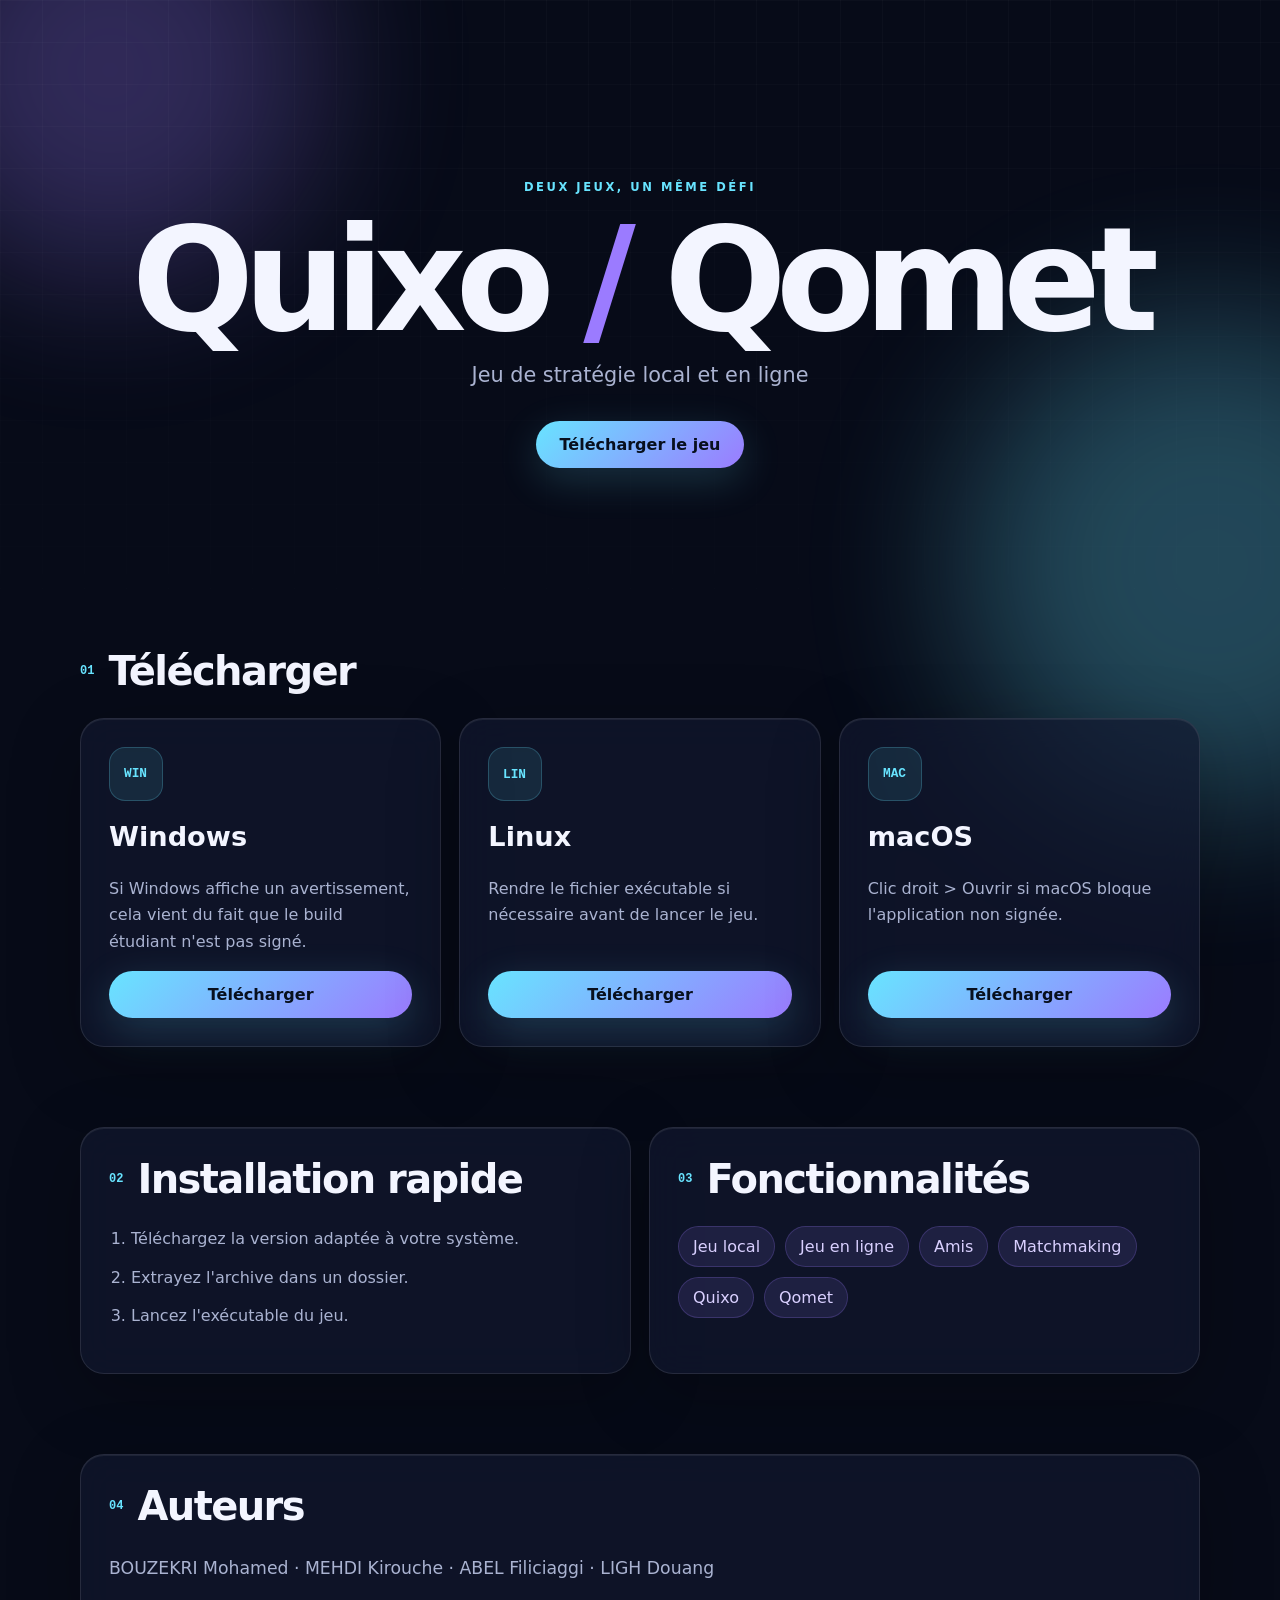
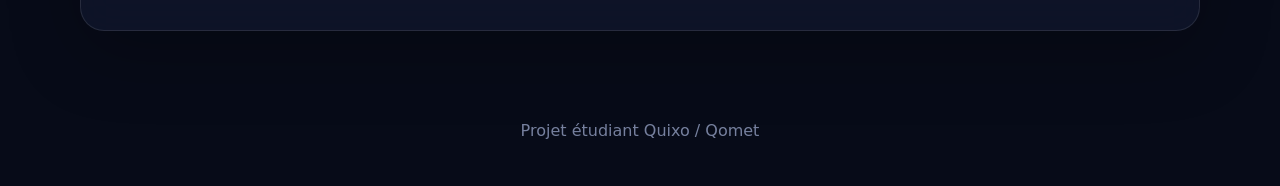
==== docs/download/index.html @ 15c50c30 "finalize email confirmation download page and menu flow" ====
<!doctype html>
<html lang="fr">
<head>
  <meta charset="utf-8">
  <meta name="viewport" content="width=device-width, initial-scale=1">
  <meta name="description" content="Télécharger Quixo / Qomet pour Windows, Linux et macOS.">
  <title>Quixo / Qomet - Télécharger</title>
  <link rel="stylesheet" href="style.css">
</head>
<body>
  <div class="orb orb-a"></div><div class="orb orb-b"></div><div class="grid"></div>
  <header class="hero">
    <span class="eyebrow">Deux jeux, un même défi</span>
    <h1>Quixo <i>/</i> Qomet</h1>
    <p>Jeu de stratégie local et en ligne</p>
    <a class="primary" href="#download">Télécharger le jeu</a>
  </header>

  <main>
    <section id="download">
      <div class="section-title"><span>01</span><h2>Télécharger</h2></div>
      <div class="cards">
        <article class="card"><div class="os">WIN</div><h3>Windows</h3><p>Si Windows affiche un avertissement, cela vient du fait que le build étudiant n'est pas signé.</p><a data-download="windows">Télécharger</a></article>
        <article class="card"><div class="os">LIN</div><h3>Linux</h3><p>Rendre le fichier exécutable si nécessaire avant de lancer le jeu.</p><a data-download="linux">Télécharger</a></article>
        <article class="card"><div class="os">MAC</div><h3>macOS</h3><p>Clic droit &gt; Ouvrir si macOS bloque l'application non signée.</p><a data-download="macos">Télécharger</a></article>
      </div>
    </section>

    <section class="split">
      <article class="glass"><div class="section-title"><span>02</span><h2>Installation rapide</h2></div><ol><li>Téléchargez la version adaptée à votre système.</li><li>Extrayez l'archive dans un dossier.</li><li>Lancez l'exécutable du jeu.</li></ol></article>
      <article class="glass"><div class="section-title"><span>03</span><h2>Fonctionnalités</h2></div><div class="tags"><span>Jeu local</span><span>Jeu en ligne</span><span>Amis</span><span>Matchmaking</span><span>Quixo</span><span>Qomet</span></div></article>
    </section>

    <section class="authors"><div class="section-title"><span>04</span><h2>Auteurs</h2></div><p>BOUZEKRI Mohamed · MEHDI Kirouche · ABEL Filiciaggi · LIGH Douang</p></section>
  </main>
  <footer>Projet étudiant Quixo / Qomet</footer>
  <script src="app.js"></script>
</body>
</html>
---- docs/download/style.css ----
:root{--bg:#070b18;--panel:rgba(18,25,48,.68);--text:#f3f5ff;--muted:#aab3d1;--cyan:#68e4ff;--violet:#9b7bff}
*{box-sizing:border-box}html{scroll-behavior:smooth}body{margin:0;background:var(--bg);color:var(--text);font-family:Inter,ui-sans-serif,system-ui,sans-serif;overflow-x:hidden}.grid{position:fixed;inset:0;pointer-events:none;background-image:linear-gradient(rgba(255,255,255,.025) 1px,transparent 1px),linear-gradient(90deg,rgba(255,255,255,.025) 1px,transparent 1px);background-size:42px 42px;mask-image:linear-gradient(to bottom,#000,transparent 85%)}.orb{position:fixed;border-radius:50%;filter:blur(80px);opacity:.28;animation:float 9s ease-in-out infinite;pointer-events:none}.orb-a{width:420px;height:420px;background:var(--violet);top:-140px;left:-100px}.orb-b{width:500px;height:500px;background:var(--cyan);right:-180px;top:35%;animation-delay:-4s}@keyframes float{50%{transform:translateY(30px) scale(1.08)}}.hero{position:relative;min-height:72vh;display:grid;place-content:center;text-align:center;padding:64px 20px}.eyebrow{color:var(--cyan);text-transform:uppercase;letter-spacing:.22em;font-size:.72rem;font-weight:800}.hero h1{font-size:clamp(4rem,12vw,9rem);line-height:.9;margin:22px 0 18px;letter-spacing:-.075em}.hero h1 i{color:var(--violet);font-style:normal}.hero p{color:var(--muted);font-size:clamp(1rem,2vw,1.3rem);margin:0 0 34px}.primary,.card a{display:inline-flex;justify-content:center;align-items:center;border-radius:999px;background:linear-gradient(135deg,var(--cyan),var(--violet));color:#08101e;text-decoration:none;font-weight:850;padding:14px 24px;box-shadow:0 12px 40px rgba(104,228,255,.18);transition:.25s}.primary{justify-self:center}.primary:hover,.card a:hover{transform:translateY(-3px);filter:brightness(1.1)}main{position:relative;width:min(1120px,calc(100% - 36px));margin:auto}.section-title{display:flex;align-items:center;gap:14px;margin-bottom:24px}.section-title span{color:var(--cyan);font:800 .75rem ui-monospace,monospace}.section-title h2{margin:0;font-size:clamp(1.7rem,4vw,2.5rem);letter-spacing:-.04em}.cards{display:grid;grid-template-columns:repeat(3,1fr);gap:18px}.card,.glass,.authors{border:1px solid rgba(255,255,255,.1);background:var(--panel);backdrop-filter:blur(18px);border-radius:24px;padding:28px;box-shadow:inset 0 1px rgba(255,255,255,.07),0 20px 70px rgba(0,0,0,.25)}.card{display:flex;flex-direction:column;min-height:310px;transition:.25s}.card:hover{transform:translateY(-6px);border-color:rgba(104,228,255,.4)}.card h3{font-size:1.7rem;margin:20px 0 8px}.card p,.glass li{color:var(--muted);line-height:1.65}.card a{margin-top:auto}.os{display:grid;place-items:center;width:54px;height:54px;border-radius:16px;background:rgba(104,228,255,.1);color:var(--cyan);font:800 .8rem ui-monospace,monospace;border:1px solid rgba(104,228,255,.22)}.split{display:grid;grid-template-columns:1fr 1fr;gap:18px;margin:80px 0}.glass ol{padding-left:22px}.glass li+li{margin-top:12px}.tags{display:flex;flex-wrap:wrap;gap:10px}.tags span{padding:10px 14px;border-radius:999px;background:rgba(155,123,255,.12);border:1px solid rgba(155,123,255,.22);color:#d9d0ff}.authors{margin-bottom:70px}.authors p{color:var(--muted);font-size:1.08rem;line-height:1.8}footer{text-align:center;color:#76809e;padding:20px 20px 46px}@media(max-width:800px){.hero{min-height:62vh}.cards,.split{grid-template-columns:1fr}.split{margin:50px 0}.card{min-height:270px}}
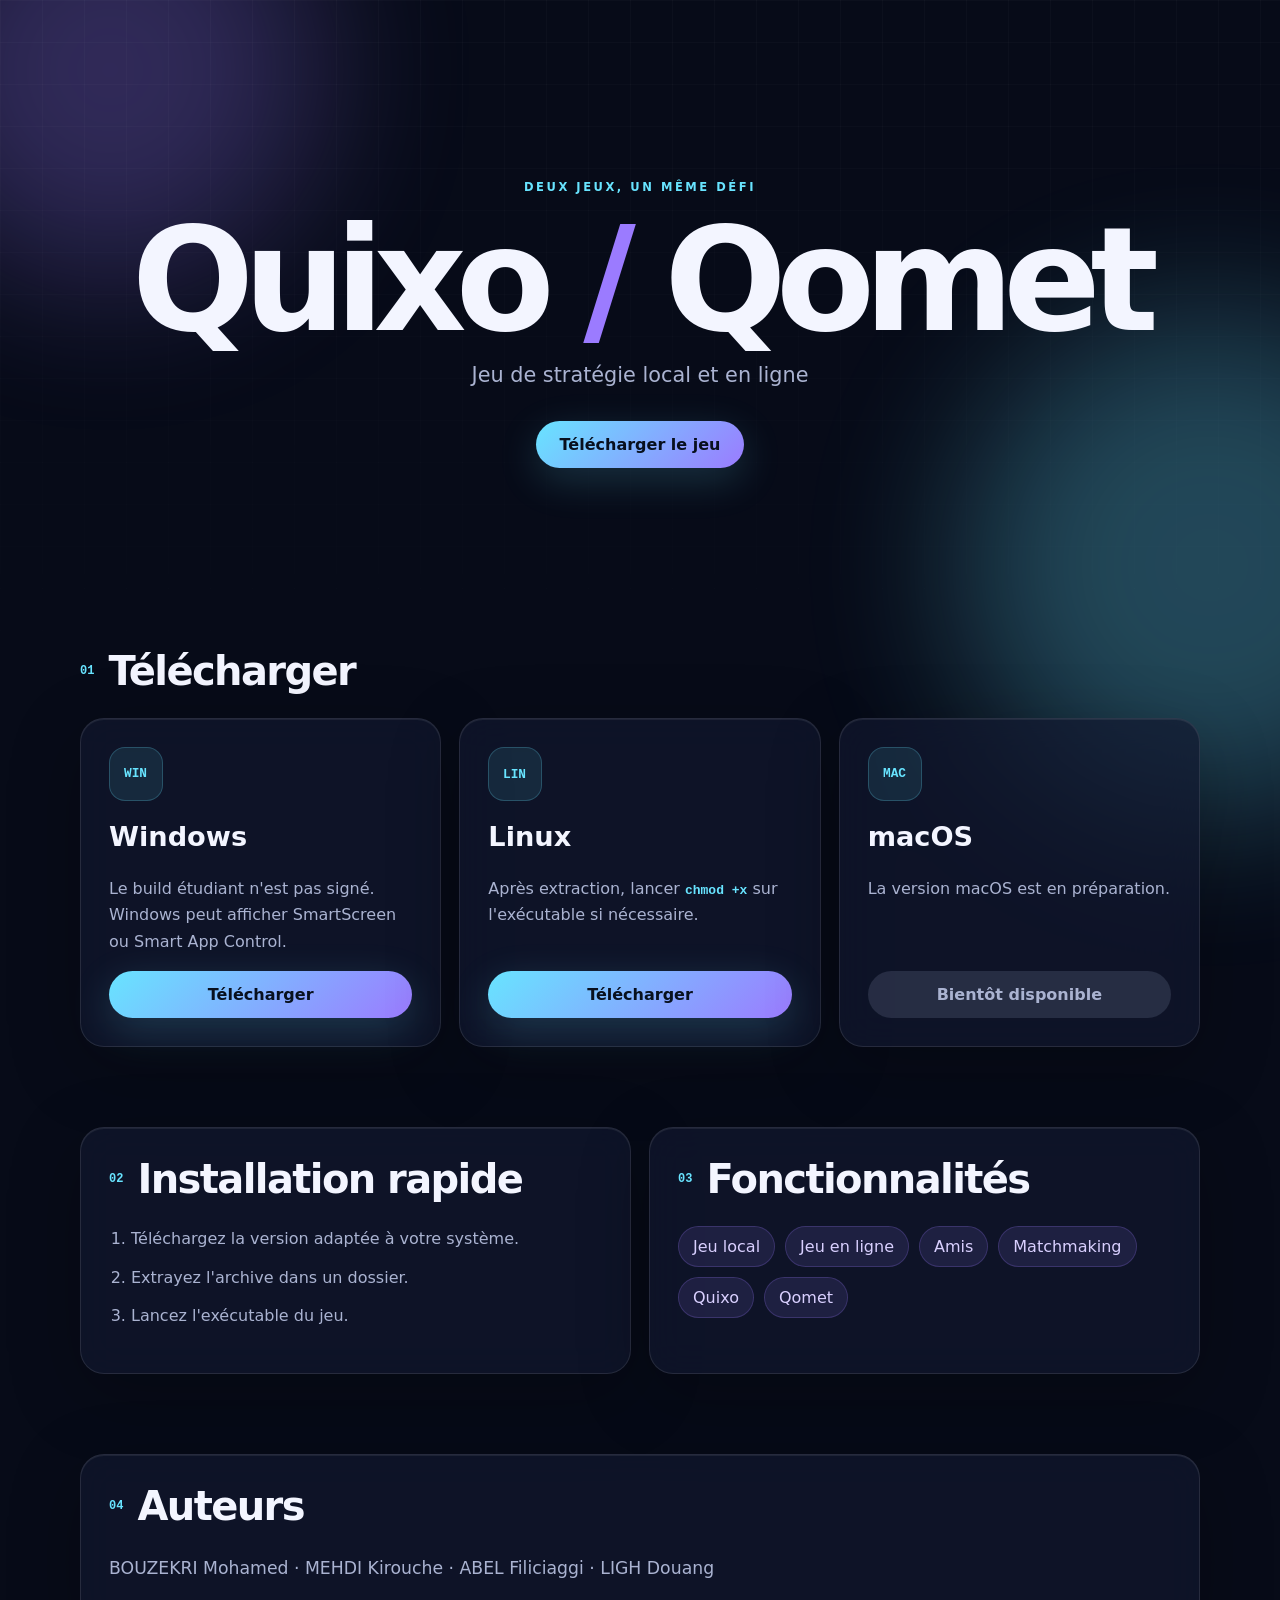
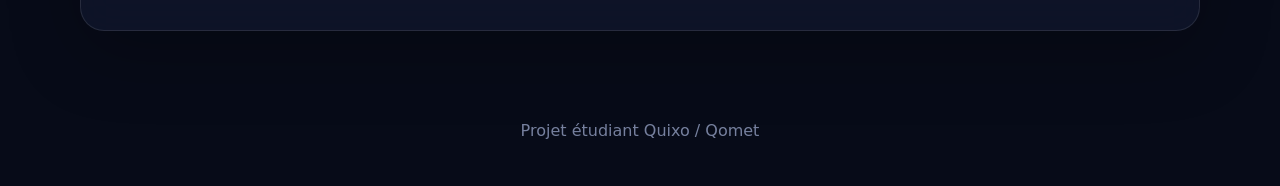
==== commit 35d7a403: "update download links and prevent auto resume" ====
--- a/docs/download/index.html
+++ b/docs/download/index.html
@@ -20,9 +20,9 @@
     <section id="download">
       <div class="section-title"><span>01</span><h2>Télécharger</h2></div>
       <div class="cards">
-        <article class="card"><div class="os">WIN</div><h3>Windows</h3><p>Si Windows affiche un avertissement, cela vient du fait que le build étudiant n'est pas signé.</p><a data-download="windows">Télécharger</a></article>
-        <article class="card"><div class="os">LIN</div><h3>Linux</h3><p>Rendre le fichier exécutable si nécessaire avant de lancer le jeu.</p><a data-download="linux">Télécharger</a></article>
-        <article class="card"><div class="os">MAC</div><h3>macOS</h3><p>Clic droit &gt; Ouvrir si macOS bloque l'application non signée.</p><a data-download="macos">Télécharger</a></article>
+        <article class="card"><div class="os">WIN</div><h3>Windows</h3><p>Le build étudiant n'est pas signé. Windows peut afficher SmartScreen ou Smart App Control.</p><a data-download="windows">Télécharger</a></article>
+        <article class="card"><div class="os">LIN</div><h3>Linux</h3><p>Après extraction, lancer <code>chmod +x</code> sur l'exécutable si nécessaire.</p><a data-download="linux">Télécharger</a></article>
+        <article class="card"><div class="os">MAC</div><h3>macOS</h3><p>La version macOS est en préparation.</p><a data-download="macos">Bientôt disponible</a></article>
       </div>
     </section>
 
--- a/docs/download/style.css
+++ b/docs/download/style.css
@@ -1,2 +1,3 @@
 :root{--bg:#070b18;--panel:rgba(18,25,48,.68);--text:#f3f5ff;--muted:#aab3d1;--cyan:#68e4ff;--violet:#9b7bff}
 *{box-sizing:border-box}html{scroll-behavior:smooth}body{margin:0;background:var(--bg);color:var(--text);font-family:Inter,ui-sans-serif,system-ui,sans-serif;overflow-x:hidden}.grid{position:fixed;inset:0;pointer-events:none;background-image:linear-gradient(rgba(255,255,255,.025) 1px,transparent 1px),linear-gradient(90deg,rgba(255,255,255,.025) 1px,transparent 1px);background-size:42px 42px;mask-image:linear-gradient(to bottom,#000,transparent 85%)}.orb{position:fixed;border-radius:50%;filter:blur(80px);opacity:.28;animation:float 9s ease-in-out infinite;pointer-events:none}.orb-a{width:420px;height:420px;background:var(--violet);top:-140px;left:-100px}.orb-b{width:500px;height:500px;background:var(--cyan);right:-180px;top:35%;animation-delay:-4s}@keyframes float{50%{transform:translateY(30px) scale(1.08)}}.hero{position:relative;min-height:72vh;display:grid;place-content:center;text-align:center;padding:64px 20px}.eyebrow{color:var(--cyan);text-transform:uppercase;letter-spacing:.22em;font-size:.72rem;font-weight:800}.hero h1{font-size:clamp(4rem,12vw,9rem);line-height:.9;margin:22px 0 18px;letter-spacing:-.075em}.hero h1 i{color:var(--violet);font-style:normal}.hero p{color:var(--muted);font-size:clamp(1rem,2vw,1.3rem);margin:0 0 34px}.primary,.card a{display:inline-flex;justify-content:center;align-items:center;border-radius:999px;background:linear-gradient(135deg,var(--cyan),var(--violet));color:#08101e;text-decoration:none;font-weight:850;padding:14px 24px;box-shadow:0 12px 40px rgba(104,228,255,.18);transition:.25s}.primary{justify-self:center}.primary:hover,.card a:hover{transform:translateY(-3px);filter:brightness(1.1)}main{position:relative;width:min(1120px,calc(100% - 36px));margin:auto}.section-title{display:flex;align-items:center;gap:14px;margin-bottom:24px}.section-title span{color:var(--cyan);font:800 .75rem ui-monospace,monospace}.section-title h2{margin:0;font-size:clamp(1.7rem,4vw,2.5rem);letter-spacing:-.04em}.cards{display:grid;grid-template-columns:repeat(3,1fr);gap:18px}.card,.glass,.authors{border:1px solid rgba(255,255,255,.1);background:var(--panel);backdrop-filter:blur(18px);border-radius:24px;padding:28px;box-shadow:inset 0 1px rgba(255,255,255,.07),0 20px 70px rgba(0,0,0,.25)}.card{display:flex;flex-direction:column;min-height:310px;transition:.25s}.card:hover{transform:translateY(-6px);border-color:rgba(104,228,255,.4)}.card h3{font-size:1.7rem;margin:20px 0 8px}.card p,.glass li{color:var(--muted);line-height:1.65}.card a{margin-top:auto}.os{display:grid;place-items:center;width:54px;height:54px;border-radius:16px;background:rgba(104,228,255,.1);color:var(--cyan);font:800 .8rem ui-monospace,monospace;border:1px solid rgba(104,228,255,.22)}.split{display:grid;grid-template-columns:1fr 1fr;gap:18px;margin:80px 0}.glass ol{padding-left:22px}.glass li+li{margin-top:12px}.tags{display:flex;flex-wrap:wrap;gap:10px}.tags span{padding:10px 14px;border-radius:999px;background:rgba(155,123,255,.12);border:1px solid rgba(155,123,255,.22);color:#d9d0ff}.authors{margin-bottom:70px}.authors p{color:var(--muted);font-size:1.08rem;line-height:1.8}footer{text-align:center;color:#76809e;padding:20px 20px 46px}@media(max-width:800px){.hero{min-height:62vh}.cards,.split{grid-template-columns:1fr}.split{margin:50px 0}.card{min-height:270px}}
+.card a.disabled{cursor:not-allowed;background:rgba(170,179,209,.16);color:var(--muted);box-shadow:none;pointer-events:none}.card a.disabled:hover{transform:none;filter:none}.card code{color:var(--cyan);font-weight:700}
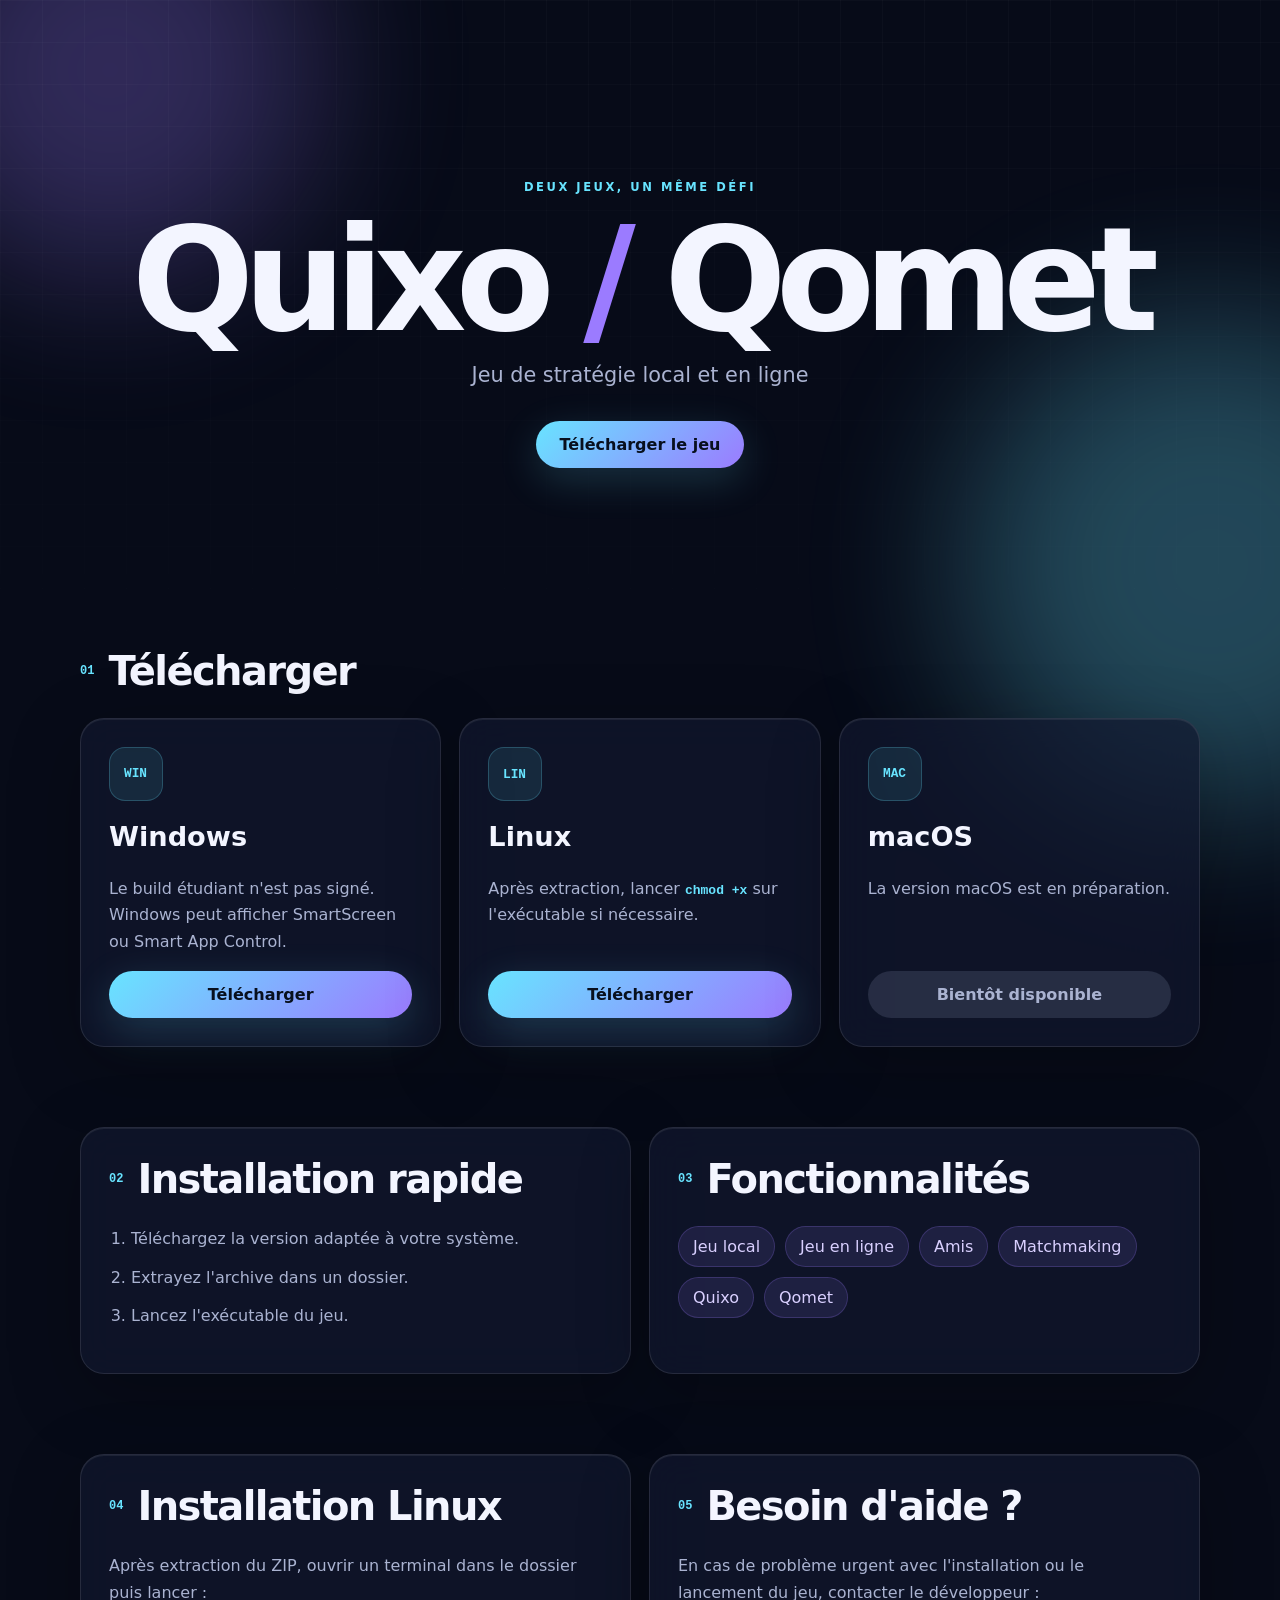
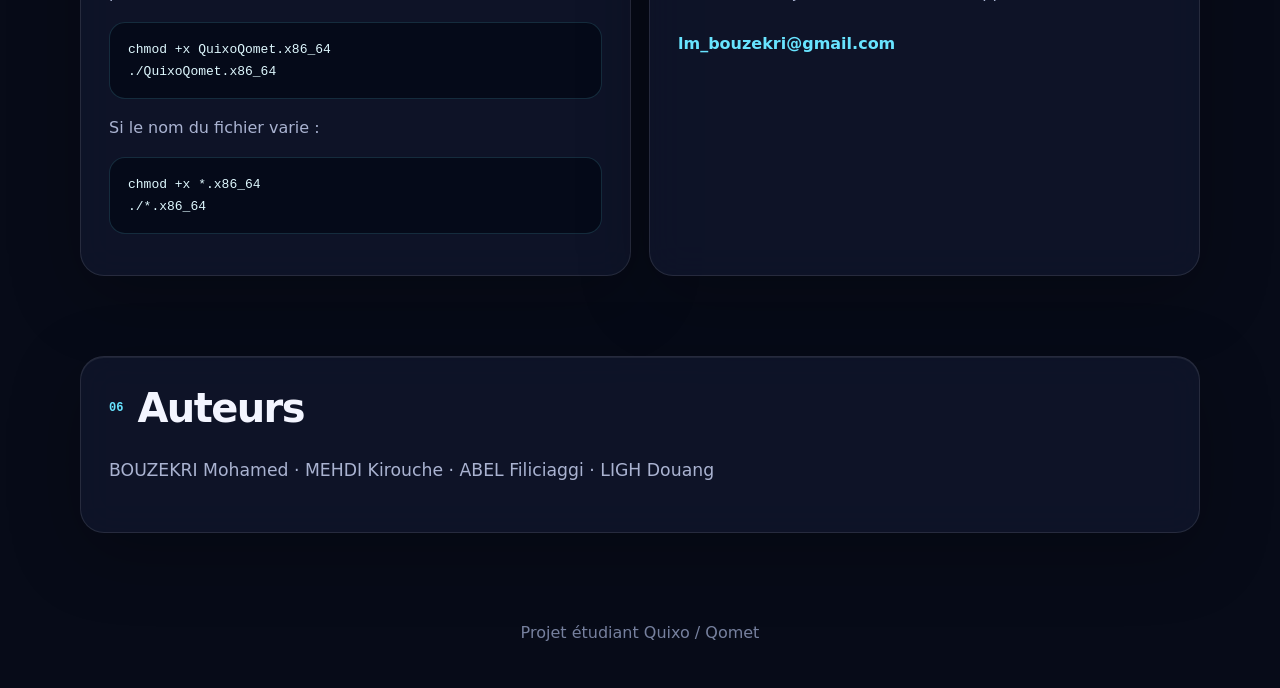
==== commit 3f65f1f6: "finalize dark theme email confirmation and end game popup" ====
--- a/docs/download/index.html
+++ b/docs/download/index.html
@@ -31,7 +31,14 @@
       <article class="glass"><div class="section-title"><span>03</span><h2>Fonctionnalités</h2></div><div class="tags"><span>Jeu local</span><span>Jeu en ligne</span><span>Amis</span><span>Matchmaking</span><span>Quixo</span><span>Qomet</span></div></article>
     </section>
 
-    <section class="authors"><div class="section-title"><span>04</span><h2>Auteurs</h2></div><p>BOUZEKRI Mohamed · MEHDI Kirouche · ABEL Filiciaggi · LIGH Douang</p></section>
+    <section class="split practical">
+      <article class="glass"><div class="section-title"><span>04</span><h2>Installation Linux</h2></div><p>Après extraction du ZIP, ouvrir un terminal dans le dossier puis lancer :</p><pre><code>chmod +x QuixoQomet.x86_64
+./QuixoQomet.x86_64</code></pre><p>Si le nom du fichier varie :</p><pre><code>chmod +x *.x86_64
+./*.x86_64</code></pre></article>
+      <article class="glass help"><div class="section-title"><span>05</span><h2>Besoin d'aide ?</h2></div><p>En cas de problème urgent avec l'installation ou le lancement du jeu, contacter le développeur :</p><a href="mailto:lm_bouzekri@gmail.com">lm_bouzekri@gmail.com</a></article>
+    </section>
+
+    <section class="authors"><div class="section-title"><span>06</span><h2>Auteurs</h2></div><p>BOUZEKRI Mohamed · MEHDI Kirouche · ABEL Filiciaggi · LIGH Douang</p></section>
   </main>
   <footer>Projet étudiant Quixo / Qomet</footer>
   <script src="app.js"></script>
--- a/docs/download/style.css
+++ b/docs/download/style.css
@@ -1,3 +1,4 @@
 :root{--bg:#070b18;--panel:rgba(18,25,48,.68);--text:#f3f5ff;--muted:#aab3d1;--cyan:#68e4ff;--violet:#9b7bff}
 *{box-sizing:border-box}html{scroll-behavior:smooth}body{margin:0;background:var(--bg);color:var(--text);font-family:Inter,ui-sans-serif,system-ui,sans-serif;overflow-x:hidden}.grid{position:fixed;inset:0;pointer-events:none;background-image:linear-gradient(rgba(255,255,255,.025) 1px,transparent 1px),linear-gradient(90deg,rgba(255,255,255,.025) 1px,transparent 1px);background-size:42px 42px;mask-image:linear-gradient(to bottom,#000,transparent 85%)}.orb{position:fixed;border-radius:50%;filter:blur(80px);opacity:.28;animation:float 9s ease-in-out infinite;pointer-events:none}.orb-a{width:420px;height:420px;background:var(--violet);top:-140px;left:-100px}.orb-b{width:500px;height:500px;background:var(--cyan);right:-180px;top:35%;animation-delay:-4s}@keyframes float{50%{transform:translateY(30px) scale(1.08)}}.hero{position:relative;min-height:72vh;display:grid;place-content:center;text-align:center;padding:64px 20px}.eyebrow{color:var(--cyan);text-transform:uppercase;letter-spacing:.22em;font-size:.72rem;font-weight:800}.hero h1{font-size:clamp(4rem,12vw,9rem);line-height:.9;margin:22px 0 18px;letter-spacing:-.075em}.hero h1 i{color:var(--violet);font-style:normal}.hero p{color:var(--muted);font-size:clamp(1rem,2vw,1.3rem);margin:0 0 34px}.primary,.card a{display:inline-flex;justify-content:center;align-items:center;border-radius:999px;background:linear-gradient(135deg,var(--cyan),var(--violet));color:#08101e;text-decoration:none;font-weight:850;padding:14px 24px;box-shadow:0 12px 40px rgba(104,228,255,.18);transition:.25s}.primary{justify-self:center}.primary:hover,.card a:hover{transform:translateY(-3px);filter:brightness(1.1)}main{position:relative;width:min(1120px,calc(100% - 36px));margin:auto}.section-title{display:flex;align-items:center;gap:14px;margin-bottom:24px}.section-title span{color:var(--cyan);font:800 .75rem ui-monospace,monospace}.section-title h2{margin:0;font-size:clamp(1.7rem,4vw,2.5rem);letter-spacing:-.04em}.cards{display:grid;grid-template-columns:repeat(3,1fr);gap:18px}.card,.glass,.authors{border:1px solid rgba(255,255,255,.1);background:var(--panel);backdrop-filter:blur(18px);border-radius:24px;padding:28px;box-shadow:inset 0 1px rgba(255,255,255,.07),0 20px 70px rgba(0,0,0,.25)}.card{display:flex;flex-direction:column;min-height:310px;transition:.25s}.card:hover{transform:translateY(-6px);border-color:rgba(104,228,255,.4)}.card h3{font-size:1.7rem;margin:20px 0 8px}.card p,.glass li{color:var(--muted);line-height:1.65}.card a{margin-top:auto}.os{display:grid;place-items:center;width:54px;height:54px;border-radius:16px;background:rgba(104,228,255,.1);color:var(--cyan);font:800 .8rem ui-monospace,monospace;border:1px solid rgba(104,228,255,.22)}.split{display:grid;grid-template-columns:1fr 1fr;gap:18px;margin:80px 0}.glass ol{padding-left:22px}.glass li+li{margin-top:12px}.tags{display:flex;flex-wrap:wrap;gap:10px}.tags span{padding:10px 14px;border-radius:999px;background:rgba(155,123,255,.12);border:1px solid rgba(155,123,255,.22);color:#d9d0ff}.authors{margin-bottom:70px}.authors p{color:var(--muted);font-size:1.08rem;line-height:1.8}footer{text-align:center;color:#76809e;padding:20px 20px 46px}@media(max-width:800px){.hero{min-height:62vh}.cards,.split{grid-template-columns:1fr}.split{margin:50px 0}.card{min-height:270px}}
 .card a.disabled{cursor:not-allowed;background:rgba(170,179,209,.16);color:var(--muted);box-shadow:none;pointer-events:none}.card a.disabled:hover{transform:none;filter:none}.card code{color:var(--cyan);font-weight:700}
+.practical{margin-top:0}.glass p{color:var(--muted);line-height:1.65}.glass pre{overflow:auto;padding:16px 18px;border:1px solid rgba(104,228,255,.16);border-radius:16px;background:rgba(4,8,20,.72);color:#dff9ff;line-height:1.65}.help a{display:inline-block;margin-top:12px;color:var(--cyan);font-weight:800;text-decoration:none}.help a:hover{text-decoration:underline}
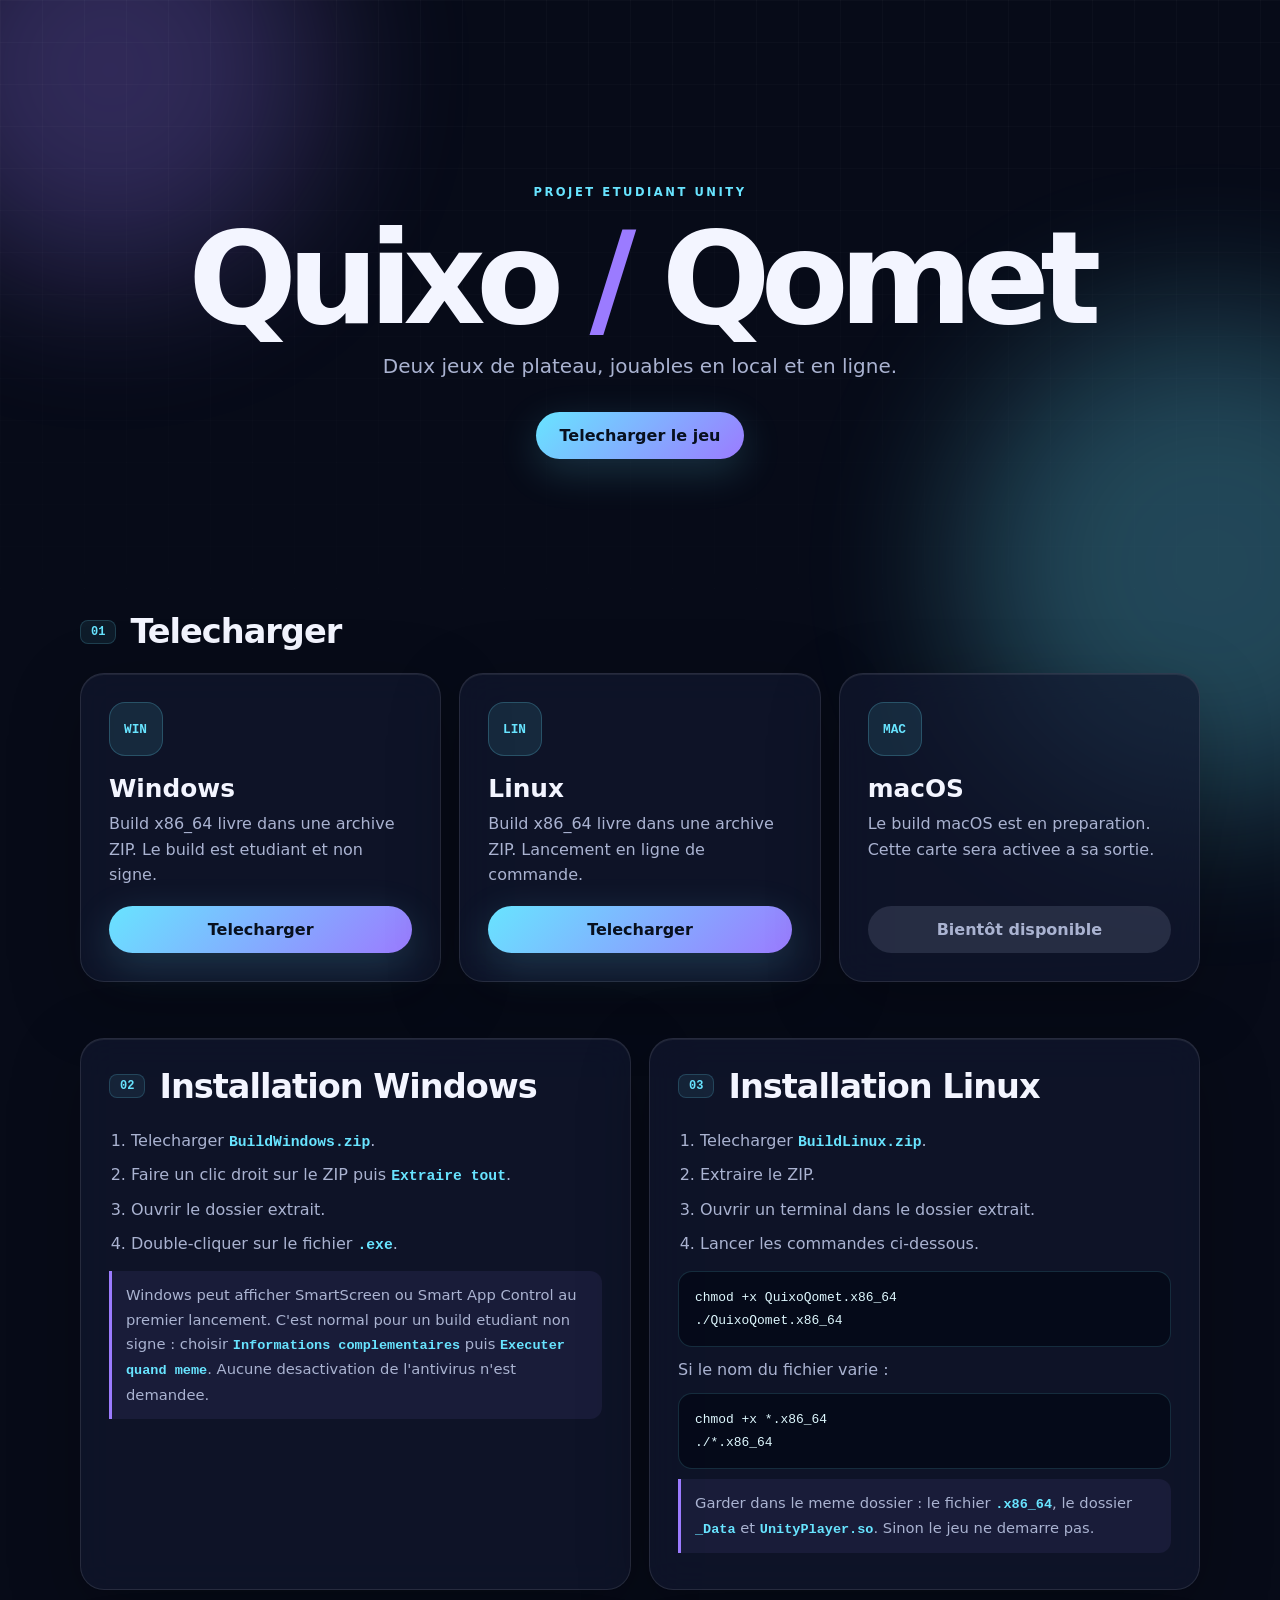
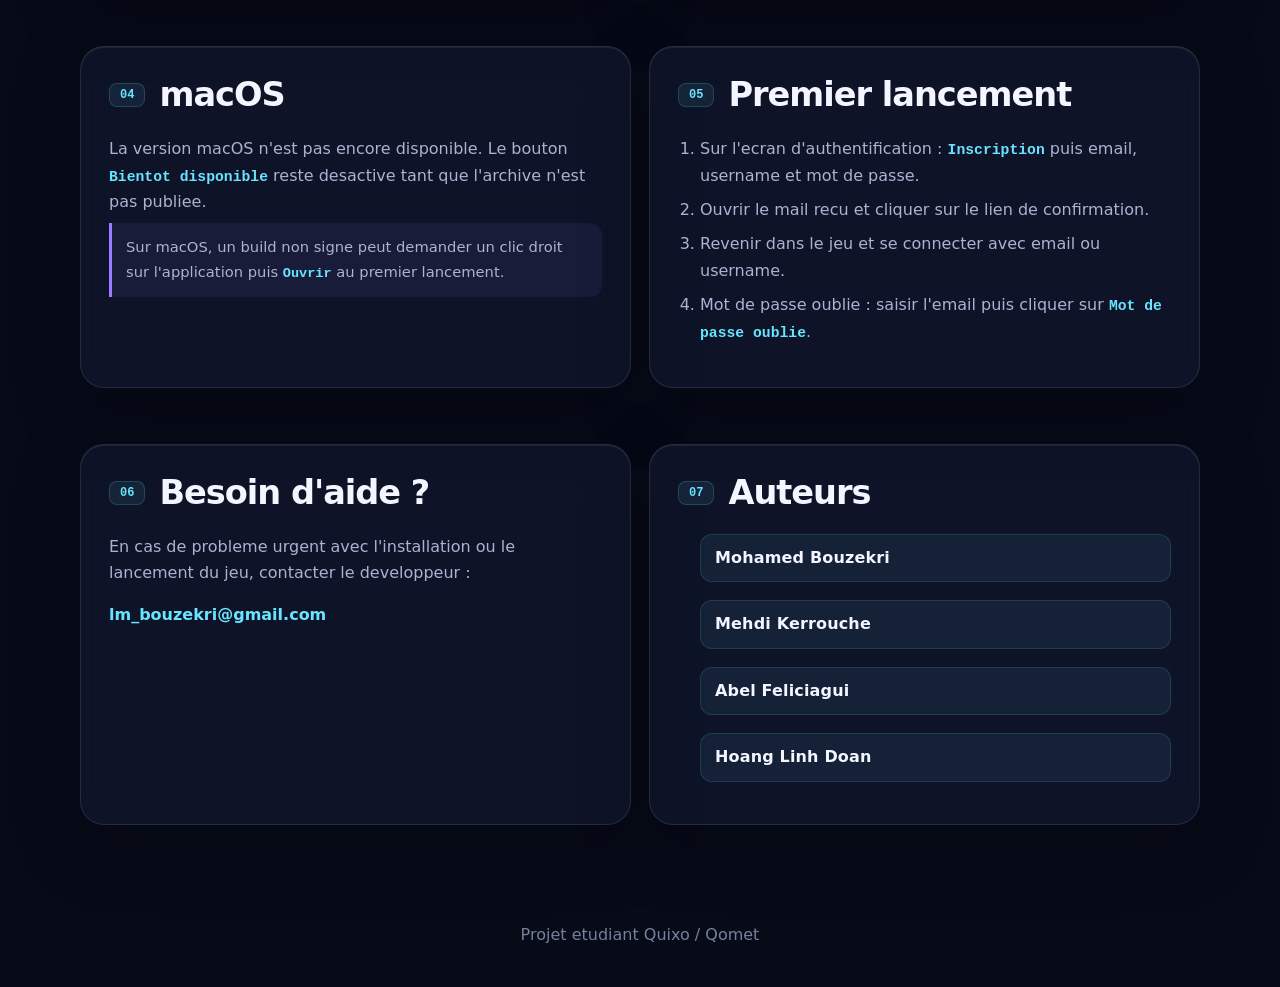
==== commit b3f575f8: "polish documentation and download pages" ====
--- a/docs/download/index.html
+++ b/docs/download/index.html
@@ -3,44 +3,114 @@
 <head>
   <meta charset="utf-8">
   <meta name="viewport" content="width=device-width, initial-scale=1">
-  <meta name="description" content="Télécharger Quixo / Qomet pour Windows, Linux et macOS.">
-  <title>Quixo / Qomet - Télécharger</title>
+  <meta name="description" content="Telecharger Quixo / Qomet pour Windows et Linux. Version macOS bientot disponible.">
+  <title>Quixo / Qomet - Telecharger</title>
   <link rel="stylesheet" href="style.css">
 </head>
 <body>
-  <div class="orb orb-a"></div><div class="orb orb-b"></div><div class="grid"></div>
+  <div class="orb orb-a"></div>
+  <div class="orb orb-b"></div>
+  <div class="grid"></div>
+
   <header class="hero">
-    <span class="eyebrow">Deux jeux, un même défi</span>
+    <span class="eyebrow">Projet etudiant Unity</span>
     <h1>Quixo <i>/</i> Qomet</h1>
-    <p>Jeu de stratégie local et en ligne</p>
-    <a class="primary" href="#download">Télécharger le jeu</a>
+    <p>Deux jeux de plateau, jouables en local et en ligne.</p>
+    <a class="primary" href="#download">Telecharger le jeu</a>
   </header>
 
   <main>
     <section id="download">
-      <div class="section-title"><span>01</span><h2>Télécharger</h2></div>
+      <div class="section-title"><span>01</span><h2>Telecharger</h2></div>
       <div class="cards">
-        <article class="card"><div class="os">WIN</div><h3>Windows</h3><p>Le build étudiant n'est pas signé. Windows peut afficher SmartScreen ou Smart App Control.</p><a data-download="windows">Télécharger</a></article>
-        <article class="card"><div class="os">LIN</div><h3>Linux</h3><p>Après extraction, lancer <code>chmod +x</code> sur l'exécutable si nécessaire.</p><a data-download="linux">Télécharger</a></article>
-        <article class="card"><div class="os">MAC</div><h3>macOS</h3><p>La version macOS est en préparation.</p><a data-download="macos">Bientôt disponible</a></article>
+        <article class="card">
+          <div class="os">WIN</div>
+          <h3>Windows</h3>
+          <p>Build x86_64 livre dans une archive ZIP. Le build est etudiant et non signe.</p>
+          <a data-download="windows">Telecharger</a>
+        </article>
+        <article class="card">
+          <div class="os">LIN</div>
+          <h3>Linux</h3>
+          <p>Build x86_64 livre dans une archive ZIP. Lancement en ligne de commande.</p>
+          <a data-download="linux">Telecharger</a>
+        </article>
+        <article class="card">
+          <div class="os">MAC</div>
+          <h3>macOS</h3>
+          <p>Le build macOS est en preparation. Cette carte sera activee a sa sortie.</p>
+          <a data-download="macos">Bientot disponible</a>
+        </article>
       </div>
     </section>
 
     <section class="split">
-      <article class="glass"><div class="section-title"><span>02</span><h2>Installation rapide</h2></div><ol><li>Téléchargez la version adaptée à votre système.</li><li>Extrayez l'archive dans un dossier.</li><li>Lancez l'exécutable du jeu.</li></ol></article>
-      <article class="glass"><div class="section-title"><span>03</span><h2>Fonctionnalités</h2></div><div class="tags"><span>Jeu local</span><span>Jeu en ligne</span><span>Amis</span><span>Matchmaking</span><span>Quixo</span><span>Qomet</span></div></article>
+      <article class="glass">
+        <div class="section-title"><span>02</span><h2>Installation Windows</h2></div>
+        <ol>
+          <li>Telecharger <code>BuildWindows.zip</code>.</li>
+          <li>Faire un clic droit sur le ZIP puis <code>Extraire tout</code>.</li>
+          <li>Ouvrir le dossier extrait.</li>
+          <li>Double-cliquer sur le fichier <code>.exe</code>.</li>
+        </ol>
+        <p class="note">Windows peut afficher SmartScreen ou Smart App Control au premier lancement. C'est normal pour un build etudiant non signe : choisir <code>Informations complementaires</code> puis <code>Executer quand meme</code>. Aucune desactivation de l'antivirus n'est demandee.</p>
+      </article>
+
+      <article class="glass">
+        <div class="section-title"><span>03</span><h2>Installation Linux</h2></div>
+        <ol>
+          <li>Telecharger <code>BuildLinux.zip</code>.</li>
+          <li>Extraire le ZIP.</li>
+          <li>Ouvrir un terminal dans le dossier extrait.</li>
+          <li>Lancer les commandes ci-dessous.</li>
+        </ol>
+<pre><code>chmod +x QuixoQomet.x86_64
+./QuixoQomet.x86_64</code></pre>
+        <p>Si le nom du fichier varie :</p>
+<pre><code>chmod +x *.x86_64
+./*.x86_64</code></pre>
+        <p class="note">Garder dans le meme dossier : le fichier <code>.x86_64</code>, le dossier <code>_Data</code> et <code>UnityPlayer.so</code>. Sinon le jeu ne demarre pas.</p>
+      </article>
     </section>
 
-    <section class="split practical">
-      <article class="glass"><div class="section-title"><span>04</span><h2>Installation Linux</h2></div><p>Après extraction du ZIP, ouvrir un terminal dans le dossier puis lancer :</p><pre><code>chmod +x QuixoQomet.x86_64
-./QuixoQomet.x86_64</code></pre><p>Si le nom du fichier varie :</p><pre><code>chmod +x *.x86_64
-./*.x86_64</code></pre></article>
-      <article class="glass help"><div class="section-title"><span>05</span><h2>Besoin d'aide ?</h2></div><p>En cas de problème urgent avec l'installation ou le lancement du jeu, contacter le développeur :</p><a href="mailto:lm_bouzekri@gmail.com">lm_bouzekri@gmail.com</a></article>
+    <section class="split">
+      <article class="glass">
+        <div class="section-title"><span>04</span><h2>macOS</h2></div>
+        <p>La version macOS n'est pas encore disponible. Le bouton <code>Bientot disponible</code> reste desactive tant que l'archive n'est pas publiee.</p>
+        <p class="note">Sur macOS, un build non signe peut demander un clic droit sur l'application puis <code>Ouvrir</code> au premier lancement.</p>
+      </article>
+
+      <article class="glass">
+        <div class="section-title"><span>05</span><h2>Premier lancement</h2></div>
+        <ol>
+          <li>Sur l'ecran d'authentification : <code>Inscription</code> puis email, username et mot de passe.</li>
+          <li>Ouvrir le mail recu et cliquer sur le lien de confirmation.</li>
+          <li>Revenir dans le jeu et se connecter avec email ou username.</li>
+          <li>Mot de passe oublie : saisir l'email puis cliquer sur <code>Mot de passe oublie</code>.</li>
+        </ol>
+      </article>
     </section>
 
-    <section class="authors"><div class="section-title"><span>06</span><h2>Auteurs</h2></div><p>BOUZEKRI Mohamed · MEHDI Kirouche · ABEL Filiciaggi · LIGH Douang</p></section>
+    <section class="split">
+      <article class="glass help">
+        <div class="section-title"><span>06</span><h2>Besoin d'aide ?</h2></div>
+        <p>En cas de probleme urgent avec l'installation ou le lancement du jeu, contacter le developpeur :</p>
+        <a href="mailto:lm_bouzekri@gmail.com">lm_bouzekri@gmail.com</a>
+      </article>
+
+      <article class="glass">
+        <div class="section-title"><span>07</span><h2>Auteurs</h2></div>
+        <ul class="authors-list">
+          <li>Mohamed Bouzekri</li>
+          <li>Mehdi Kerrouche</li>
+          <li>Abel Feliciagui</li>
+          <li>Hoang Linh Doan</li>
+        </ul>
+      </article>
+    </section>
   </main>
-  <footer>Projet étudiant Quixo / Qomet</footer>
+
+  <footer>Projet etudiant Quixo / Qomet</footer>
   <script src="app.js"></script>
 </body>
 </html>
--- a/docs/download/style.css
+++ b/docs/download/style.css
@@ -1,4 +1,182 @@
-:root{--bg:#070b18;--panel:rgba(18,25,48,.68);--text:#f3f5ff;--muted:#aab3d1;--cyan:#68e4ff;--violet:#9b7bff}
-*{box-sizing:border-box}html{scroll-behavior:smooth}body{margin:0;background:var(--bg);color:var(--text);font-family:Inter,ui-sans-serif,system-ui,sans-serif;overflow-x:hidden}.grid{position:fixed;inset:0;pointer-events:none;background-image:linear-gradient(rgba(255,255,255,.025) 1px,transparent 1px),linear-gradient(90deg,rgba(255,255,255,.025) 1px,transparent 1px);background-size:42px 42px;mask-image:linear-gradient(to bottom,#000,transparent 85%)}.orb{position:fixed;border-radius:50%;filter:blur(80px);opacity:.28;animation:float 9s ease-in-out infinite;pointer-events:none}.orb-a{width:420px;height:420px;background:var(--violet);top:-140px;left:-100px}.orb-b{width:500px;height:500px;background:var(--cyan);right:-180px;top:35%;animation-delay:-4s}@keyframes float{50%{transform:translateY(30px) scale(1.08)}}.hero{position:relative;min-height:72vh;display:grid;place-content:center;text-align:center;padding:64px 20px}.eyebrow{color:var(--cyan);text-transform:uppercase;letter-spacing:.22em;font-size:.72rem;font-weight:800}.hero h1{font-size:clamp(4rem,12vw,9rem);line-height:.9;margin:22px 0 18px;letter-spacing:-.075em}.hero h1 i{color:var(--violet);font-style:normal}.hero p{color:var(--muted);font-size:clamp(1rem,2vw,1.3rem);margin:0 0 34px}.primary,.card a{display:inline-flex;justify-content:center;align-items:center;border-radius:999px;background:linear-gradient(135deg,var(--cyan),var(--violet));color:#08101e;text-decoration:none;font-weight:850;padding:14px 24px;box-shadow:0 12px 40px rgba(104,228,255,.18);transition:.25s}.primary{justify-self:center}.primary:hover,.card a:hover{transform:translateY(-3px);filter:brightness(1.1)}main{position:relative;width:min(1120px,calc(100% - 36px));margin:auto}.section-title{display:flex;align-items:center;gap:14px;margin-bottom:24px}.section-title span{color:var(--cyan);font:800 .75rem ui-monospace,monospace}.section-title h2{margin:0;font-size:clamp(1.7rem,4vw,2.5rem);letter-spacing:-.04em}.cards{display:grid;grid-template-columns:repeat(3,1fr);gap:18px}.card,.glass,.authors{border:1px solid rgba(255,255,255,.1);background:var(--panel);backdrop-filter:blur(18px);border-radius:24px;padding:28px;box-shadow:inset 0 1px rgba(255,255,255,.07),0 20px 70px rgba(0,0,0,.25)}.card{display:flex;flex-direction:column;min-height:310px;transition:.25s}.card:hover{transform:translateY(-6px);border-color:rgba(104,228,255,.4)}.card h3{font-size:1.7rem;margin:20px 0 8px}.card p,.glass li{color:var(--muted);line-height:1.65}.card a{margin-top:auto}.os{display:grid;place-items:center;width:54px;height:54px;border-radius:16px;background:rgba(104,228,255,.1);color:var(--cyan);font:800 .8rem ui-monospace,monospace;border:1px solid rgba(104,228,255,.22)}.split{display:grid;grid-template-columns:1fr 1fr;gap:18px;margin:80px 0}.glass ol{padding-left:22px}.glass li+li{margin-top:12px}.tags{display:flex;flex-wrap:wrap;gap:10px}.tags span{padding:10px 14px;border-radius:999px;background:rgba(155,123,255,.12);border:1px solid rgba(155,123,255,.22);color:#d9d0ff}.authors{margin-bottom:70px}.authors p{color:var(--muted);font-size:1.08rem;line-height:1.8}footer{text-align:center;color:#76809e;padding:20px 20px 46px}@media(max-width:800px){.hero{min-height:62vh}.cards,.split{grid-template-columns:1fr}.split{margin:50px 0}.card{min-height:270px}}
-.card a.disabled{cursor:not-allowed;background:rgba(170,179,209,.16);color:var(--muted);box-shadow:none;pointer-events:none}.card a.disabled:hover{transform:none;filter:none}.card code{color:var(--cyan);font-weight:700}
-.practical{margin-top:0}.glass p{color:var(--muted);line-height:1.65}.glass pre{overflow:auto;padding:16px 18px;border:1px solid rgba(104,228,255,.16);border-radius:16px;background:rgba(4,8,20,.72);color:#dff9ff;line-height:1.65}.help a{display:inline-block;margin-top:12px;color:var(--cyan);font-weight:800;text-decoration:none}.help a:hover{text-decoration:underline}
+:root{
+  --bg:#070b18;
+  --panel:rgba(18,25,48,.68);
+  --panel-strong:rgba(18,25,48,.82);
+  --text:#f3f5ff;
+  --muted:#aab3d1;
+  --cyan:#68e4ff;
+  --violet:#9b7bff;
+  --border:rgba(255,255,255,.10);
+  --border-strong:rgba(255,255,255,.18);
+}
+
+*{box-sizing:border-box}
+html{scroll-behavior:smooth}
+body{
+  margin:0;
+  background:var(--bg);
+  color:var(--text);
+  font-family:Inter,ui-sans-serif,system-ui,sans-serif;
+  overflow-x:hidden;
+  -webkit-font-smoothing:antialiased;
+}
+
+.grid{
+  position:fixed;inset:0;pointer-events:none;
+  background-image:linear-gradient(rgba(255,255,255,.025) 1px,transparent 1px),
+                   linear-gradient(90deg,rgba(255,255,255,.025) 1px,transparent 1px);
+  background-size:42px 42px;
+  mask-image:linear-gradient(to bottom,#000,transparent 85%);
+}
+.orb{
+  position:fixed;border-radius:50%;
+  filter:blur(80px);opacity:.28;
+  animation:float 9s ease-in-out infinite;
+  pointer-events:none;
+}
+.orb-a{width:420px;height:420px;background:var(--violet);top:-140px;left:-100px}
+.orb-b{width:500px;height:500px;background:var(--cyan);right:-180px;top:35%;animation-delay:-4s}
+@keyframes float{50%{transform:translateY(30px) scale(1.08)}}
+
+.hero{
+  position:relative;
+  min-height:68vh;
+  display:grid;place-content:center;text-align:center;
+  padding:72px 20px 40px;
+}
+.eyebrow{
+  color:var(--cyan);
+  text-transform:uppercase;letter-spacing:.22em;
+  font-size:.72rem;font-weight:800;
+}
+.hero h1{
+  font-size:clamp(3.6rem,11vw,8rem);
+  line-height:.9;margin:22px 0 18px;letter-spacing:-.075em;
+}
+.hero h1 i{color:var(--violet);font-style:normal}
+.hero p{color:var(--muted);font-size:clamp(1rem,2vw,1.25rem);margin:0 0 34px}
+
+.primary,.card a{
+  display:inline-flex;justify-content:center;align-items:center;
+  border-radius:999px;
+  background:linear-gradient(135deg,var(--cyan),var(--violet));
+  color:#08101e;text-decoration:none;font-weight:850;
+  padding:14px 24px;
+  box-shadow:0 12px 40px rgba(104,228,255,.18);
+  transition:transform .25s,filter .25s;
+}
+.primary{justify-self:center}
+.primary:hover,.card a:hover{transform:translateY(-3px);filter:brightness(1.1)}
+
+main{
+  position:relative;
+  width:min(1120px,calc(100% - 36px));
+  margin:auto;
+}
+
+.section-title{display:flex;align-items:center;gap:14px;margin-bottom:22px}
+.section-title span{
+  color:var(--cyan);
+  font:800 .75rem ui-monospace,monospace;
+  padding:4px 10px;border-radius:8px;
+  background:rgba(104,228,255,.08);
+  border:1px solid rgba(104,228,255,.18);
+}
+.section-title h2{margin:0;font-size:clamp(1.5rem,3.4vw,2.1rem);letter-spacing:-.03em}
+
+.cards{display:grid;grid-template-columns:repeat(3,1fr);gap:18px}
+.card,.glass{
+  border:1px solid var(--border);
+  background:var(--panel);
+  backdrop-filter:blur(18px);
+  border-radius:24px;
+  padding:28px;
+  box-shadow:inset 0 1px rgba(255,255,255,.07),0 20px 70px rgba(0,0,0,.25);
+}
+.card{display:flex;flex-direction:column;min-height:300px;transition:transform .25s,border-color .25s}
+.card:hover{transform:translateY(-6px);border-color:rgba(104,228,255,.4)}
+.card h3{font-size:1.55rem;margin:18px 0 8px}
+.card p{color:var(--muted);line-height:1.6;margin:0 0 18px}
+.card a{margin-top:auto}
+
+.os{
+  display:grid;place-items:center;
+  width:54px;height:54px;border-radius:16px;
+  background:rgba(104,228,255,.1);
+  color:var(--cyan);
+  font:800 .8rem ui-monospace,monospace;
+  border:1px solid rgba(104,228,255,.22);
+}
+
+.split{
+  display:grid;grid-template-columns:1fr 1fr;gap:18px;
+  margin:56px 0 0;
+}
+
+.glass p{color:var(--muted);line-height:1.65;margin:8px 0}
+.glass ol,.glass ul{padding-left:22px;margin:8px 0 14px;color:var(--muted);line-height:1.65}
+.glass li+li{margin-top:8px}
+.glass code{color:var(--cyan);font-weight:700;font-family:ui-monospace,monospace;font-size:.92em}
+.glass pre{
+  overflow:auto;
+  padding:14px 16px;margin:10px 0;
+  border:1px solid rgba(104,228,255,.16);
+  border-radius:14px;
+  background:rgba(4,8,20,.72);
+  color:#dff9ff;
+  line-height:1.6;
+  font-family:ui-monospace,monospace;
+  font-size:.88rem;
+}
+.glass pre code{color:#dff9ff;font-weight:500}
+
+.note{
+  margin-top:14px;
+  padding:12px 14px;
+  border-left:3px solid var(--violet);
+  background:rgba(155,123,255,.08);
+  border-radius:0 12px 12px 0;
+  color:#d9d0ff;
+  font-size:.92rem;
+}
+
+.authors-list{list-style:none;padding:0;margin:8px 0 0;display:grid;gap:10px}
+.authors-list li{
+  padding:10px 14px;
+  border-radius:12px;
+  background:rgba(104,228,255,.07);
+  border:1px solid rgba(104,228,255,.14);
+  color:var(--text);
+  font-weight:600;
+  letter-spacing:.01em;
+}
+
+.help a{
+  display:inline-block;margin-top:10px;
+  color:var(--cyan);font-weight:800;text-decoration:none;
+  border-bottom:1px solid transparent;
+  transition:border-color .2s;
+}
+.help a:hover{border-color:var(--cyan)}
+
+.card a.disabled{
+  cursor:not-allowed;
+  background:rgba(170,179,209,.16);
+  color:var(--muted);
+  box-shadow:none;
+  pointer-events:none;
+}
+.card a.disabled:hover{transform:none;filter:none}
+
+footer{
+  text-align:center;color:#76809e;
+  padding:60px 20px 46px;
+  margin-top:40px;
+}
+
+@media(max-width:800px){
+  .hero{min-height:60vh;padding:56px 18px 30px}
+  .cards,.split{grid-template-columns:1fr}
+  .split{margin-top:36px}
+  .card{min-height:auto}
+}
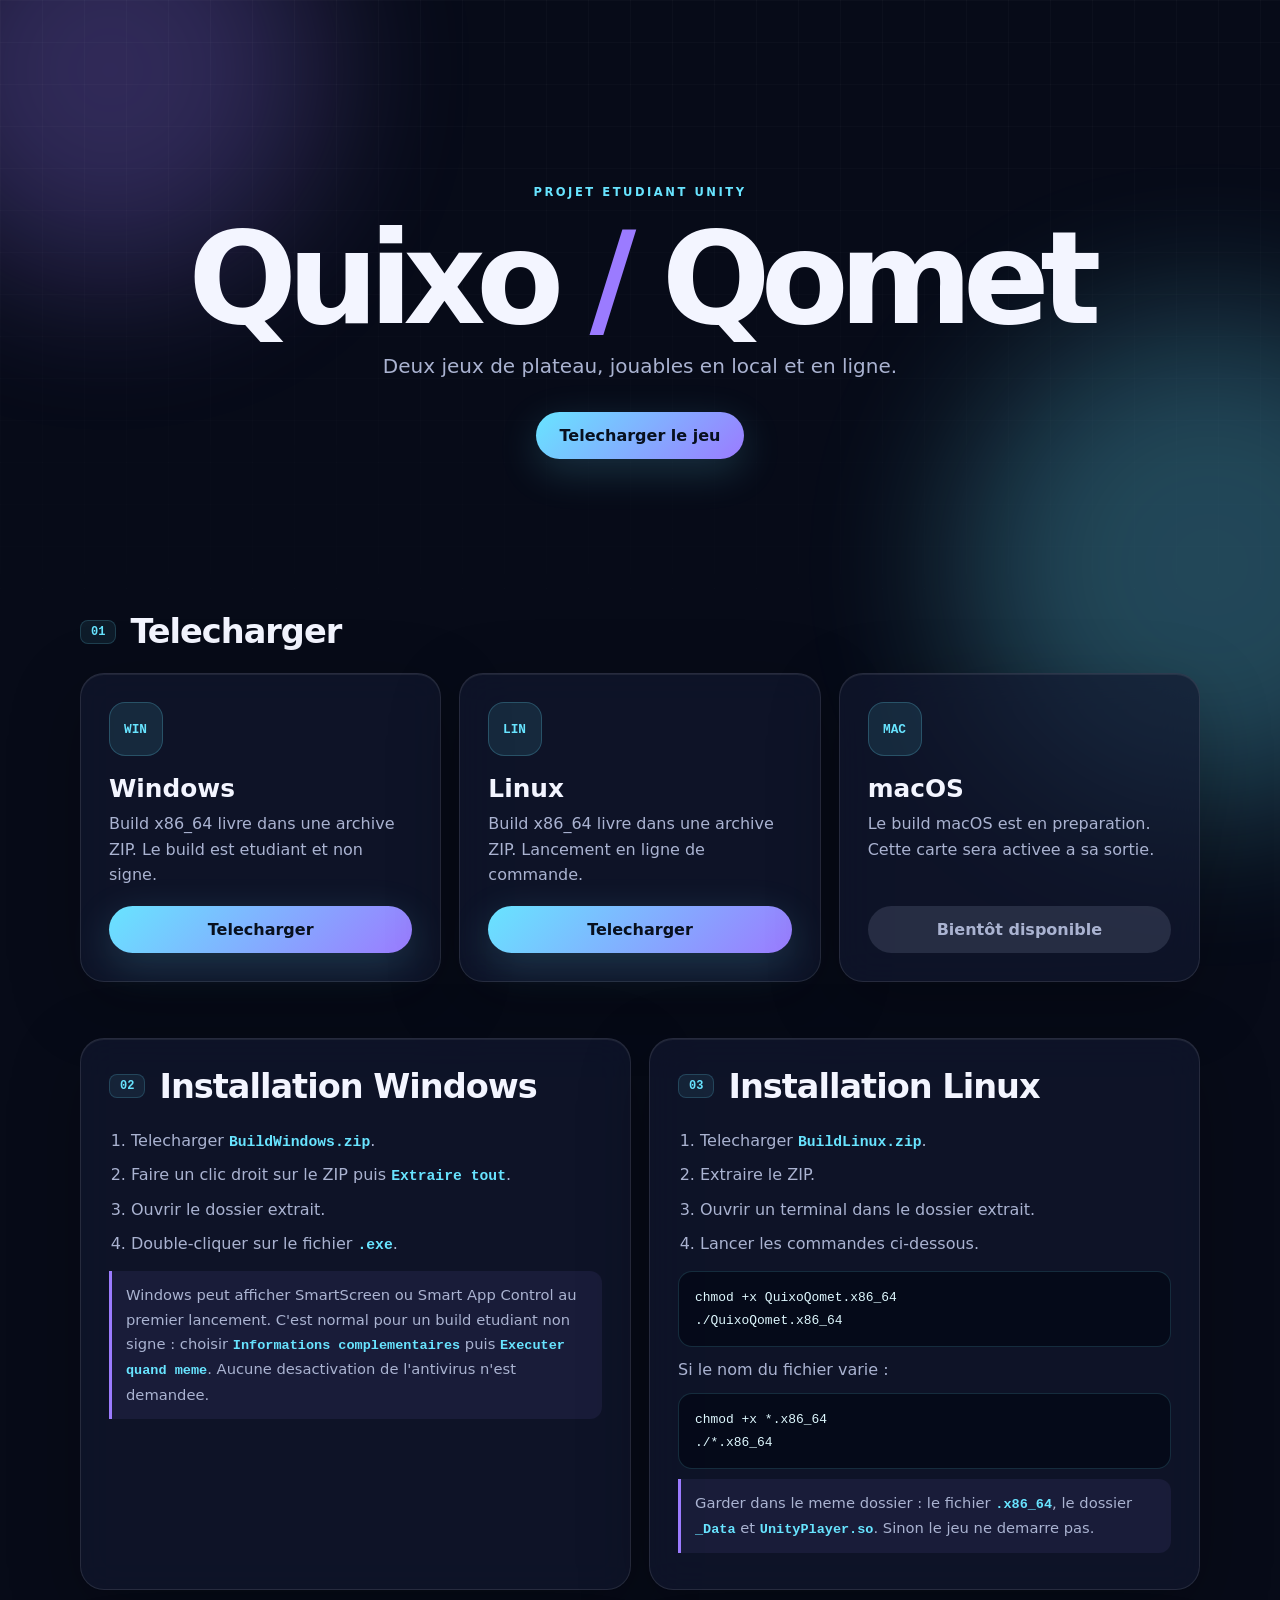
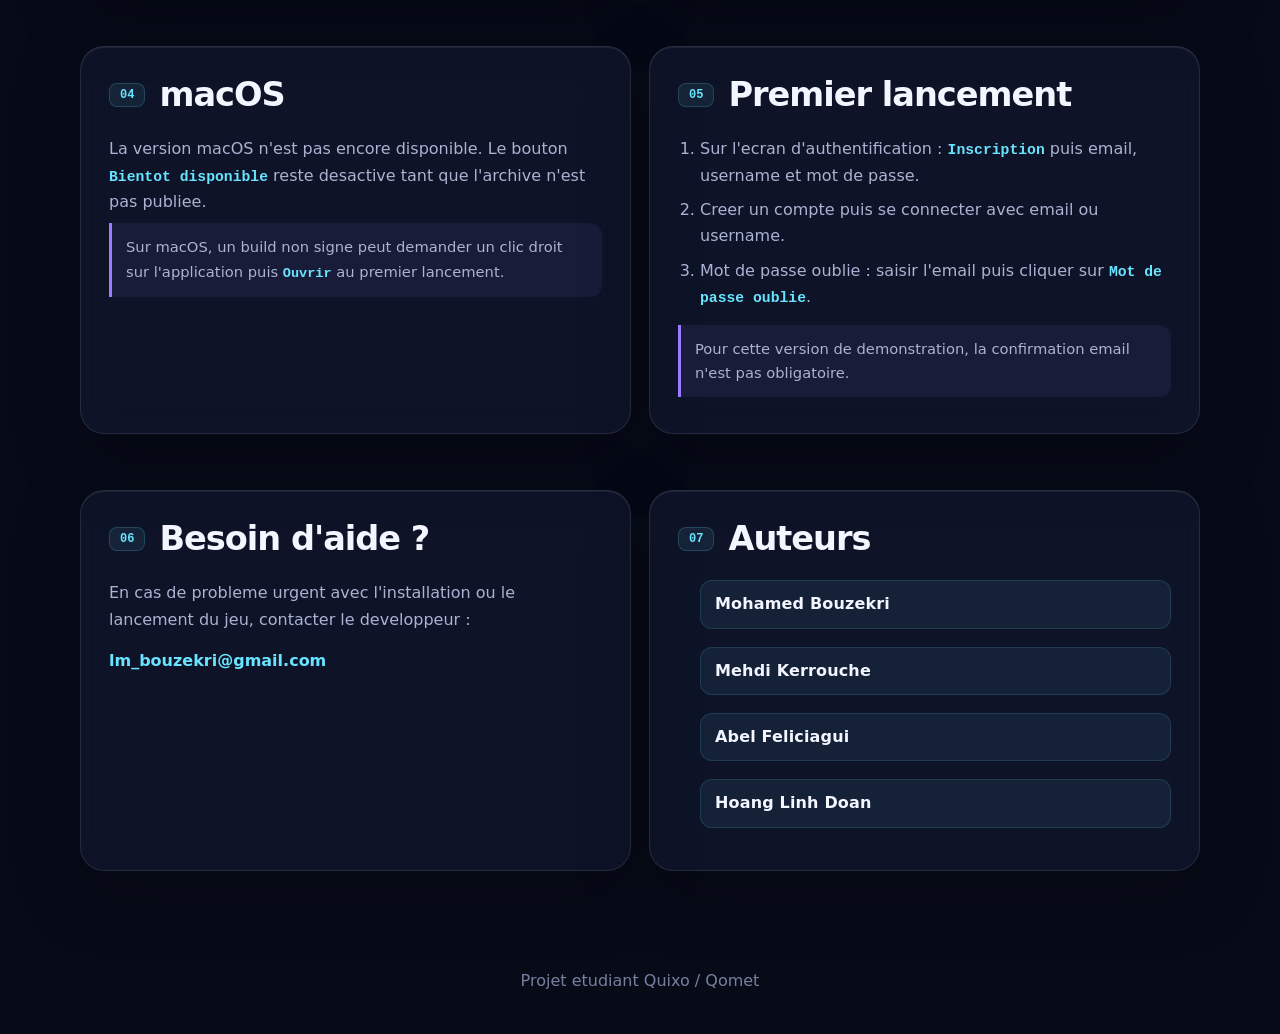
==== commit b5748345: "finalize auth redirect themes timer and 2v2 updates" ====
--- a/docs/download/index.html
+++ b/docs/download/index.html
@@ -84,10 +84,10 @@
         <div class="section-title"><span>05</span><h2>Premier lancement</h2></div>
         <ol>
           <li>Sur l'ecran d'authentification : <code>Inscription</code> puis email, username et mot de passe.</li>
-          <li>Ouvrir le mail recu et cliquer sur le lien de confirmation.</li>
-          <li>Revenir dans le jeu et se connecter avec email ou username.</li>
+          <li>Creer un compte puis se connecter avec email ou username.</li>
           <li>Mot de passe oublie : saisir l'email puis cliquer sur <code>Mot de passe oublie</code>.</li>
         </ol>
+        <p class="note">Pour cette version de demonstration, la confirmation email n'est pas obligatoire.</p>
       </article>
     </section>
 
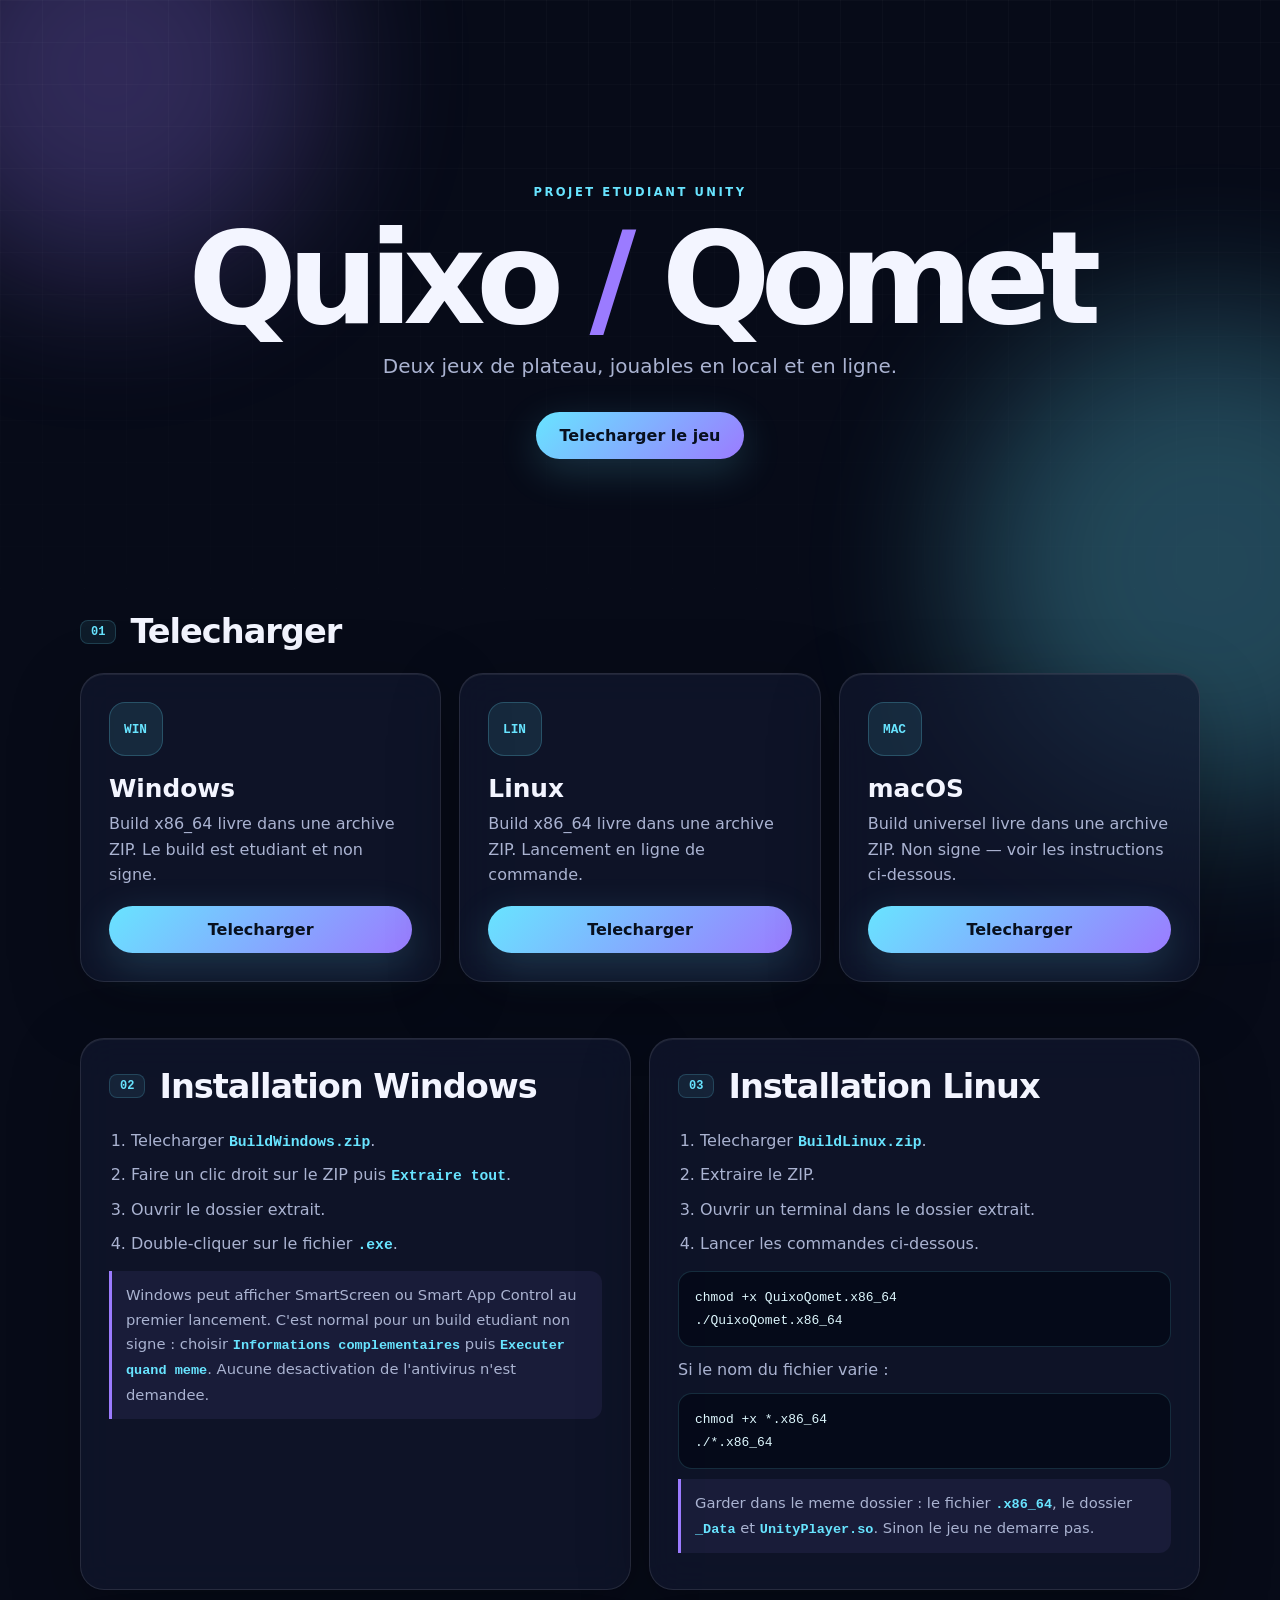
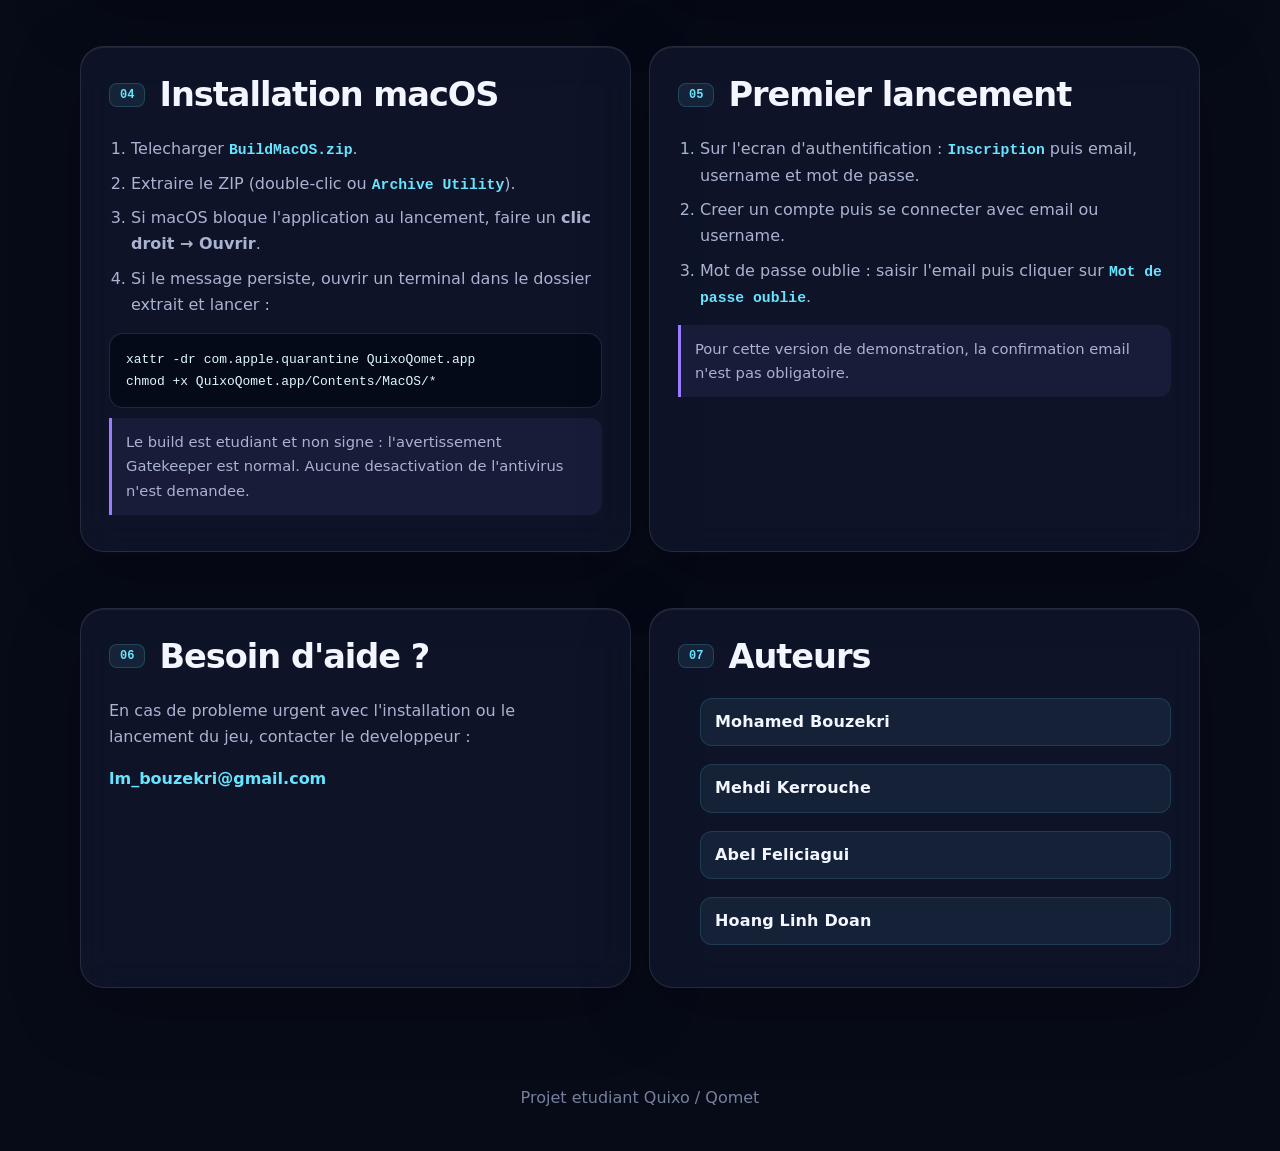
==== commit 2c694975: "enable macOS download" ====
--- a/docs/download/index.html
+++ b/docs/download/index.html
@@ -3,7 +3,7 @@
 <head>
   <meta charset="utf-8">
   <meta name="viewport" content="width=device-width, initial-scale=1">
-  <meta name="description" content="Telecharger Quixo / Qomet pour Windows et Linux. Version macOS bientot disponible.">
+  <meta name="description" content="Telecharger Quixo / Qomet pour Windows, Linux et macOS.">
   <title>Quixo / Qomet - Telecharger</title>
   <link rel="stylesheet" href="style.css">
 </head>
@@ -38,8 +38,8 @@
         <article class="card">
           <div class="os">MAC</div>
           <h3>macOS</h3>
-          <p>Le build macOS est en preparation. Cette carte sera activee a sa sortie.</p>
-          <a data-download="macos">Bientot disponible</a>
+          <p>Build universel livre dans une archive ZIP. Non signe — voir les instructions ci-dessous.</p>
+          <a data-download="macos">Telecharger</a>
         </article>
       </div>
     </section>
@@ -75,9 +75,16 @@
 
     <section class="split">
       <article class="glass">
-        <div class="section-title"><span>04</span><h2>macOS</h2></div>
-        <p>La version macOS n'est pas encore disponible. Le bouton <code>Bientot disponible</code> reste desactive tant que l'archive n'est pas publiee.</p>
-        <p class="note">Sur macOS, un build non signe peut demander un clic droit sur l'application puis <code>Ouvrir</code> au premier lancement.</p>
+        <div class="section-title"><span>04</span><h2>Installation macOS</h2></div>
+        <ol>
+          <li>Telecharger <code>BuildMacOS.zip</code>.</li>
+          <li>Extraire le ZIP (double-clic ou <code>Archive Utility</code>).</li>
+          <li>Si macOS bloque l'application au lancement, faire un <strong>clic droit → Ouvrir</strong>.</li>
+          <li>Si le message persiste, ouvrir un terminal dans le dossier extrait et lancer :</li>
+        </ol>
+<pre><code>xattr -dr com.apple.quarantine QuixoQomet.app
+chmod +x QuixoQomet.app/Contents/MacOS/*</code></pre>
+        <p class="note">Le build est etudiant et non signe : l'avertissement Gatekeeper est normal. Aucune desactivation de l'antivirus n'est demandee.</p>
       </article>
 
       <article class="glass">
